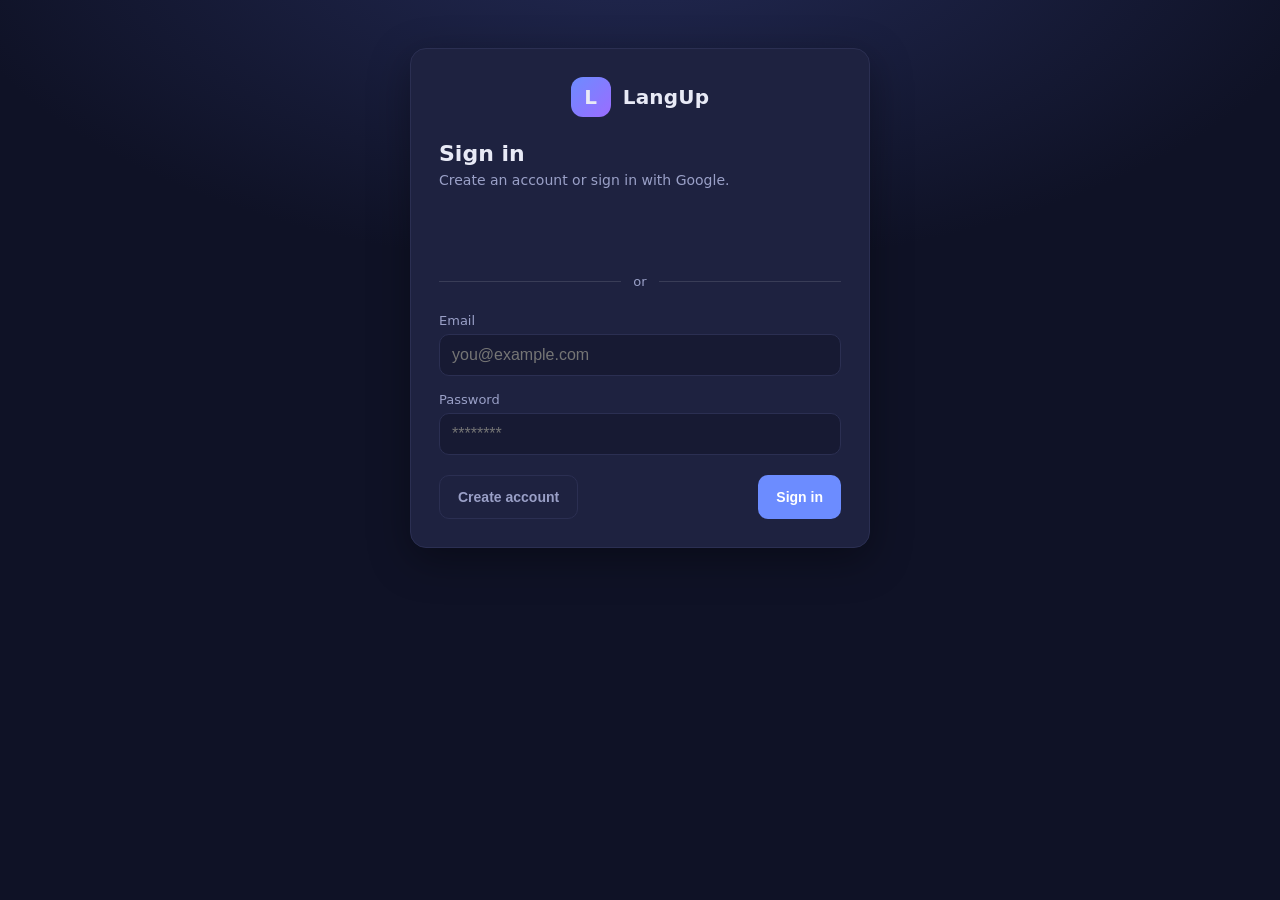
==== frontend/index.html @ d55141b4 "Add spaced-repetition review page (SRS flashcards) Surface the existing /review flow, which had no U" ====
<!DOCTYPE html>
<html lang="en">
  <head>
    <meta charset="UTF-8" />
    <meta name="viewport" content="width=device-width, initial-scale=1.0" />
    <title>LangUp — Home</title>
    <link rel="stylesheet" href="styles.css?v=dev" />
  </head>
  <body>
    <main class="shell">
      <!-- ===================== AUTH (narrow, centered) ===================== -->
      <div class="auth-wrap">
        <!-- LOGIN -->
        <section id="login-view" class="card hidden">
          <header class="brand brand--center">
            <span class="brand__logo">L</span>
            <span class="brand__name">LangUp</span>
          </header>
          <h1 class="card__title">Sign in</h1>
          <p class="card__subtitle">Create an account or sign in with Google.</p>

          <div id="google-btn" class="google-btn"></div>
          <p id="google-missing" class="notice hidden">
            Google Sign-In is disabled: add <code>GOOGLE_CLIENT_ID</code> in
            <code>frontend/config.js</code>.
          </p>

          <div class="auth-divider"><span>or</span></div>

          <form id="email-auth-form" class="form">
            <label class="field">
              <span>Email</span>
              <input id="a-email" type="email" autocomplete="email" required placeholder="you@example.com" />
            </label>
            <label class="field">
              <span>Password</span>
              <input id="a-password" type="password" autocomplete="current-password" required minlength="8" placeholder="********" />
            </label>
            <label class="field hidden" id="a-name-field">
              <span>Name (optional)</span>
              <input id="a-name" type="text" autocomplete="name" placeholder="Your name" />
            </label>
            <div class="form__actions">
              <button id="auth-mode-toggle" class="btn btn--ghost" type="button">Create account</button>
              <button id="auth-submit" class="btn btn--primary" type="submit">Sign in</button>
            </div>
          </form>
        </section>

        <!-- NATIVE LANGUAGE (required for new accounts) -->
        <section id="lang-view" class="card hidden">
          <header class="brand brand--center">
            <span class="brand__logo">L</span>
            <span class="brand__name">LangUp</span>
          </header>
          <h1 class="card__title">Choose your native language</h1>
          <p class="card__subtitle">We translate saved words into it. You only need to set this once.</p>
          <form id="lang-form" class="form">
            <label class="field">
              <span>Native language — the one you speak</span>
              <select id="l-native_language" required></select>
            </label>
            <div class="form__actions">
              <span></span>
              <button class="btn btn--primary" type="submit">Continue</button>
            </div>
          </form>
        </section>
      </div>

      <!-- ===================== HOME (wide app) ===================== -->
      <section id="profile-view" class="app hidden">
        <nav class="topbar">
          <a href="index.html" class="brand">
            <span class="brand__logo">L</span>
            <span class="brand__name">LangUp</span>
          </a>
          <div class="topbar__nav">
            <a href="dashboard.html" class="topbar__link">Dashboard</a>
            <a href="review.html" class="topbar__link">Review</a>
            <a href="words.html" class="topbar__link">Dictionary</a>
            <a href="practice.html" class="topbar__link">Practice</a>
            <a id="nav-admin" href="admin.html" class="topbar__link hidden">Admin</a>
          </div>
          <div id="plan-widget" class="plan-widget hidden">
            <span id="sub-status" class="plan-widget__label">—</span>
            <button id="upgrade-btn" class="btn btn--primary btn--sm hidden" type="button">Upgrade</button>
            <button id="manage-btn" class="btn btn--ghost btn--sm hidden" type="button">Manage</button>
          </div>
          <div id="account" class="account">
            <button id="account-btn" class="account__btn" type="button" aria-haspopup="true" aria-expanded="false">
              <span id="avatar" class="avatar avatar--sm">?</span>
            </button>
            <div id="account-dropdown" class="account__dropdown hidden">
              <div class="account__head">
                <span id="p-name" class="account__name">—</span>
                <span id="p-email" class="account__email">—</span>
                <div class="badges">
                  <span id="p-role" class="badge">USER</span>
                  <span id="p-verified" class="badge badge--muted">not verified</span>
                </div>
                <span id="sub-renew" class="meta hidden"></span>
              </div>
              <a href="#settings-card" class="account__item">Account settings</a>
              <a id="admin-link" href="admin.html" class="account__item hidden">Admin panel</a>
              <button id="logout-btn" class="account__item account__item--danger" type="button">Sign out</button>
            </div>
          </div>
        </nav>

        <div id="verify-banner" class="verify-banner hidden">
          <span>Confirm your email to save words and practise.</span>
          <button id="resend-verify-btn" class="btn btn--ghost" type="button">Resend email</button>
        </div>

        <div class="home-main">
          <div class="hero">
            <h1 class="hero__title">Welcome back<span id="hero-name"></span></h1>
            <p class="hero__subtitle">Pick up where you left off, or check your progress.</p>
          </div>

          <!-- Account settings -->
          <section id="settings-card" class="card">
            <h2 class="card__title">Account settings</h2>
            <p class="card__subtitle">Your name and the two languages we work with.</p>
            <form id="profile-form" class="form">
              <label class="field">
                <span>Name</span>
                <input id="f-full_name" type="text" placeholder="Your name" />
              </label>
              <div class="field-row">
                <label class="field">
                  <span>I speak (native)</span>
                  <select id="f-native_language"></select>
                </label>
                <label class="field">
                  <span>I'm learning</span>
                  <select id="f-target_language"></select>
                </label>
              </div>
              <div class="form__actions">
                <span id="p-created" class="meta">—</span>
                <button class="btn btn--primary" type="submit">Save changes</button>
              </div>
            </form>
          </section>
        </div>
      </section>

      <div id="toast" class="toast hidden"></div>
    </main>

    <script src="https://accounts.google.com/gsi/client" async></script>
    <script src="config.js?v=dev"></script>
    <script src="api.js?v=dev"></script>
    <script src="app.js?v=dev"></script>
  </body>
</html>
---- frontend/styles.css ----
:root {
  --bg: #0f1226;
  --bg-soft: #171a33;
  --card: #1e2240;
  --line: #2b2f52;
  --text: #e8eaf6;
  --muted: #9aa0c7;
  --primary: #6c8cff;
  --primary-press: #5577f0;
  --ok: #38c172;
  --radius: 16px;
  --shadow: 0 12px 40px rgba(0, 0, 0, 0.35);
  font-family: "Segoe UI", system-ui, -apple-system, Roboto, Arial, sans-serif;
}

* {
  box-sizing: border-box;
}

body {
  margin: 0;
  min-height: 100vh;
  min-height: 100dvh; /* track the mobile viewport as the address bar hides */
  color: var(--text);
  background: radial-gradient(1200px 600px at 50% -10%, #232a55 0%, transparent 60%),
    var(--bg);
  background-color: var(--bg);
  display: flex;
  justify-content: center;
  overflow-x: hidden; /* nothing should ever cause a sideways scroll */
  /* breathing room on desktop, tight on phones, clear of any notch */
  padding: clamp(16px, 5vw, 48px) 16px;
  padding-top: max(clamp(16px, 5vw, 48px), env(safe-area-inset-top));
  padding-bottom: max(clamp(16px, 5vw, 48px), env(safe-area-inset-bottom));
}

/* long words (options, translations, sentences) wrap instead of overflowing */
.card,
.pair,
.opt,
.ex__text,
.ex__back {
  overflow-wrap: break-word;
}

.shell {
  width: 100%;
  max-width: 1080px;
}

/* Single-column pages (dictionary, practice, admin) read better capped; only
   the app home/dashboard use the full 1080px. */
.shell--narrow {
  max-width: 640px;
}

/* Auth screens stay narrow and centered inside the wide shell. */
.auth-wrap {
  max-width: 460px;
  margin: 0 auto;
}
.brand--center {
  justify-content: center;
}

.brand {
  display: flex;
  align-items: center;
  gap: 12px;
  margin-bottom: 24px;
}
.brand__logo {
  display: grid;
  place-items: center;
  width: 40px;
  height: 40px;
  border-radius: 12px;
  background: linear-gradient(135deg, var(--primary), #9b6cff);
  font-weight: 800;
  font-size: 20px;
}
.brand__name {
  font-size: 20px;
  font-weight: 700;
  letter-spacing: 0.2px;
}

.card {
  background: var(--card);
  border: 1px solid var(--line);
  border-radius: var(--radius);
  box-shadow: var(--shadow);
  padding: 28px;
}

.card__title {
  margin: 0;
  font-size: 22px;
}
.card__subtitle {
  margin: 6px 0 0;
  color: var(--muted);
  font-size: 14px;
}

.google-btn {
  margin-top: 24px;
  display: flex;
  justify-content: center;
  min-height: 44px;
}

.notice {
  margin-top: 16px;
  padding: 12px 14px;
  border-radius: 12px;
  background: var(--bg-soft);
  border: 1px dashed var(--line);
  color: var(--muted);
  font-size: 13px;
}
.notice code {
  color: var(--text);
}

/* profile */
.profile__head {
  display: flex;
  align-items: center;
  gap: 16px;
}
.avatar {
  display: grid;
  place-items: center;
  width: 56px;
  height: 56px;
  border-radius: 50%;
  background: linear-gradient(135deg, var(--primary), #9b6cff);
  font-size: 24px;
  font-weight: 700;
  flex: 0 0 auto;
}
.profile__id {
  flex: 1 1 auto;
  min-width: 0;
}
.profile__id .card__title {
  font-size: 18px;
  white-space: nowrap;
  overflow: hidden;
  text-overflow: ellipsis;
}

.badges {
  display: flex;
  gap: 8px;
  margin-top: 8px;
}
.badge {
  font-size: 11px;
  font-weight: 700;
  letter-spacing: 0.4px;
  padding: 4px 8px;
  border-radius: 999px;
  background: rgba(108, 140, 255, 0.15);
  color: var(--primary);
  border: 1px solid rgba(108, 140, 255, 0.35);
}
.badge--ok {
  background: rgba(56, 193, 114, 0.15);
  color: var(--ok);
  border-color: rgba(56, 193, 114, 0.35);
}
.badge--muted {
  background: var(--bg-soft);
  color: var(--muted);
  border-color: var(--line);
}

.verify-banner {
  margin-top: 16px;
  padding: 12px 16px;
  display: flex;
  align-items: center;
  justify-content: space-between;
  gap: 12px;
  border-radius: 12px;
  background: rgba(245, 176, 66, 0.12);
  border: 1px solid rgba(245, 176, 66, 0.4);
  color: var(--text);
  font-size: 14px;
}
.verify-banner .btn {
  flex-shrink: 0;
}

.form {
  margin-top: 24px;
  display: flex;
  flex-direction: column;
  gap: 16px;
}
.field {
  display: flex;
  flex-direction: column;
  gap: 6px;
  font-size: 13px;
  color: var(--muted);
}
.field-row {
  display: flex;
  gap: 16px;
}
.field-row .field {
  flex: 1;
  min-width: 0; /* let a field shrink below its input's intrinsic width */
}
.field input {
  background: var(--bg-soft);
  border: 1px solid var(--line);
  border-radius: 10px;
  padding: 11px 12px;
  color: var(--text);
  font-size: 16px; /* 16+ stops iOS zooming in on focus */
  outline: none;
  transition: border-color 0.15s;
}
.field input:focus {
  border-color: var(--primary);
}

.form__actions {
  display: flex;
  align-items: center;
  justify-content: space-between;
  flex-wrap: wrap; /* the meta text and buttons drop to their own rows if tight */
  gap: 12px;
  margin-top: 4px;
}
.meta {
  font-size: 12px;
  color: var(--muted);
}

.btn {
  border: none;
  border-radius: 10px;
  padding: 10px 18px;
  min-height: 44px; /* comfortable touch target */
  font-size: 14px;
  font-weight: 600;
  cursor: pointer;
  transition: background 0.15s, opacity 0.15s;
}
.btn--primary {
  background: var(--primary);
  color: #fff;
}
.btn--primary:hover {
  background: var(--primary-press);
}
.btn--ghost {
  background: transparent;
  color: var(--muted);
  border: 1px solid var(--line);
}
.btn--ghost:hover {
  color: var(--text);
}

.toast {
  position: fixed;
  left: 50%;
  bottom: 28px;
  transform: translateX(-50%);
  background: var(--card);
  border: 1px solid var(--line);
  box-shadow: var(--shadow);
  padding: 12px 18px;
  border-radius: 12px;
  font-size: 14px;
}
.toast--ok {
  border-color: rgba(56, 193, 114, 0.5);
}
.toast--err {
  border-color: rgba(255, 99, 99, 0.5);
}

/* dictionary */
.dict {
  margin-top: 24px;
  border-top: 1px solid var(--line);
  padding-top: 20px;
  display: flex;
  flex-direction: column;
  gap: 12px;
}
.dict__head {
  display: flex;
  align-items: baseline;
  gap: 8px;
}
.dict__title {
  margin: 0;
  font-size: 16px;
}
.dict__search {
  width: 100%;
  display: block;
  margin-bottom: 12px;
  background: var(--bg-soft);
  border: 1px solid var(--line);
  border-radius: 10px;
  padding: 10px 12px;
  color: var(--text);
  font-size: 16px; /* 16+ stops iOS zooming in on focus */
  outline: none;
  transition: border-color 0.15s;
}

/* words page */
.words-bar {
  display: flex;
  align-items: center;
  gap: 14px;
  margin-bottom: 18px;
}
.words-bar .dict__head {
  margin: 0;
}
.words-link {
  margin-top: 20px;
  text-decoration: none;
}
.links-row {
  display: flex;
  flex-wrap: wrap;
  gap: 12px;
}
a.btn {
  text-decoration: none;
}
.sub-box {
  display: flex;
  align-items: center;
  justify-content: space-between;
  gap: 12px;
  margin-top: 16px;
  padding: 12px 14px;
  border: 1px solid var(--line);
  border-radius: 12px;
  background: var(--bg-soft);
}
.sub-box__info {
  display: flex;
  flex-direction: column;
}
.sub-box__label {
  font-size: 12px;
  color: var(--muted);
}
.sub-box__status {
  font-weight: 600;
}
.dict__search:focus {
  border-color: var(--primary);
}
.dict__list {
  list-style: none;
  margin: 0;
  padding: 0;
  max-height: 280px;
  overflow-y: auto;
  display: flex;
  flex-direction: column;
  gap: 6px;
}
.dict__item {
  display: flex;
  align-items: center;
  justify-content: space-between;
  gap: 10px;
  padding: 10px 12px;
  background: var(--bg-soft);
  border: 1px solid var(--line);
  border-radius: 10px;
}
.dict__lemma {
  flex: 1;
  font-size: 15px;
  font-weight: 600;
  overflow: hidden;
  text-overflow: ellipsis;
  white-space: nowrap;
}
.dict__mastery {
  flex: 0 0 auto;
  font-size: 10px;
  font-weight: 700;
  letter-spacing: 0.3px;
  color: var(--muted);
  background: var(--bg-soft);
  border: 1px solid var(--line);
  border-radius: 999px;
  padding: 3px 8px;
}
.dict__lang {
  flex: 0 0 auto;
  font-size: 11px;
  font-weight: 700;
  letter-spacing: 0.4px;
  text-transform: uppercase;
  color: var(--primary);
  background: rgba(108, 140, 255, 0.15);
  border: 1px solid rgba(108, 140, 255, 0.35);
  border-radius: 999px;
  padding: 3px 9px;
}

/* practice page */
.ex__text {
  margin: 18px 0;
  font-size: 17px;
  line-height: 1.7;
}
.ex__blank {
  display: inline-block;
  min-width: 72px;
  text-align: center;
  padding: 1px 10px;
  border-radius: 8px;
  border: 1px dashed var(--primary);
  background: rgba(108, 140, 255, 0.12);
  color: var(--primary);
  font-weight: 600;
}
.ex__input {
  /* monospace so every letter is one cell — the width is set in ch to the
     word's length, making the blank fit it exactly and hint the letter count */
  font-family: ui-monospace, "Cascadia Code", "Consolas", "Courier New", monospace;
  padding: 2px 0;
  border: none;
  border-bottom: 2px solid var(--primary);
  background: rgba(108, 140, 255, 0.1);
  color: var(--text);
  font-size: 17px;
  font-weight: 600;
  outline: none;
  border-radius: 6px 6px 0 0;
}
.ex__input:focus {
  background: rgba(108, 140, 255, 0.18);
}
/* "або" between Google and the email form on the login card */
.auth-divider {
  display: flex;
  align-items: center;
  gap: 12px;
  margin: 18px 0 14px;
  color: var(--muted, #8b93b8);
  font-size: 13px;
}
.auth-divider::before,
.auth-divider::after {
  content: "";
  flex: 1;
  border-top: 1px solid rgba(255, 255, 255, 0.12);
}
/* the word's translation — the prompt telling the learner what to type */
.ex__prompt-word {
  margin: 4px 0 0;
  font-size: 18px;
  font-weight: 600;
  color: var(--primary);
}
.ex__options {
  display: flex;
  flex-wrap: wrap;
  align-items: center;
  gap: 8px;
  margin-bottom: 14px;
}
.opt {
  border: 1px solid var(--line);
  border-radius: 10px;
  padding: 9px 16px;
  background: var(--bg-soft);
  color: var(--text);
  font-size: 14px;
  font-weight: 600;
  cursor: pointer;
  transition: border-color 0.15s, background 0.15s;
}
.opt:hover {
  border-color: var(--primary);
}
.opt--selected {
  background: rgba(108, 140, 255, 0.2);
  border-color: var(--primary);
  color: var(--primary);
}
.ex__result {
  margin: 18px 0;
  padding: 14px 16px;
  border-radius: 12px;
  font-size: 15px;
  font-weight: 600;
  border: 1px solid var(--line);
  background: var(--bg-soft);
}
.ex__result--ok {
  border-color: rgba(56, 193, 114, 0.5);
  color: var(--ok);
}
.ex__result--err {
  border-color: rgba(255, 99, 99, 0.5);
  color: #ff8a8a;
}
.types {
  display: flex;
  align-items: center;
  flex-wrap: wrap;
  gap: 10px;
  padding-bottom: 16px;
  margin-bottom: 4px;
  border-bottom: 1px solid var(--line);
}
.types__list {
  display: flex;
  flex-wrap: wrap;
  gap: 6px;
}
.chip {
  border: 1px solid var(--line);
  border-radius: 999px;
  padding: 5px 13px;
  background: var(--bg-soft);
  color: var(--muted);
  font-size: 12px;
  font-weight: 600;
  cursor: pointer;
  transition: border-color 0.15s, background 0.15s, color 0.15s;
}
.chip:hover {
  color: var(--text);
}
.chip--on {
  background: rgba(108, 140, 255, 0.18);
  border-color: rgba(108, 140, 255, 0.5);
  color: var(--primary);
}
/* admin panel */
.admin__row {
  cursor: pointer;
}
.admin__row:hover {
  background: var(--bg-soft);
}
.admin__controls {
  display: flex;
  flex-wrap: wrap;
  align-items: flex-end;
  gap: 12px;
  margin: 4px 0 16px;
}
.admin__controls .field {
  flex: 1;
  min-width: 120px;
}
.admin__controls select {
  width: 100%;
  padding: 8px 10px;
  border: 1px solid var(--line);
  border-radius: 8px;
  background: var(--bg-soft);
  color: var(--text);
  font-size: 14px;
}
.admin__tabs {
  display: flex;
  gap: 8px;
  margin-bottom: 12px;
}
.admin__ex {
  gap: 10px;
}
.admin__ex-answer {
  margin-left: auto;
  font-family: ui-monospace, "Consolas", monospace;
  color: var(--primary);
  font-size: 13px;
}
.admin__listbar {
  display: flex;
  gap: 8px;
  align-items: center;
}
.admin__listbar .dict__search {
  flex: 1;
  margin: 0;
}
.admin__create,
.admin__addword {
  display: flex;
  flex-wrap: wrap;
  gap: 8px;
  margin: 12px 0;
  padding: 12px;
  border: 1px solid var(--line);
  border-radius: 10px;
  background: var(--bg-soft);
}
.admin__create input,
.admin__create select,
.admin__addword input {
  flex: 1;
  min-width: 120px;
  padding: 8px 10px;
  border: 1px solid var(--line);
  border-radius: 8px;
  background: var(--card);
  color: var(--text);
  font-size: 13px;
}
.admin__create-actions {
  display: flex;
  gap: 8px;
  width: 100%;
  justify-content: flex-end;
}
.admin__actions {
  display: flex;
  gap: 6px;
  margin-left: auto;
}
.admin__icon-btn {
  border: 1px solid var(--line);
  border-radius: 6px;
  background: var(--bg-soft);
  color: var(--muted);
  width: 26px;
  height: 26px;
  cursor: pointer;
  font-size: 13px;
  line-height: 1;
}
.admin__icon-btn:hover {
  color: var(--text);
  border-color: var(--primary);
}
.admin__status-sel {
  padding: 4px 6px;
  border: 1px solid var(--line);
  border-radius: 6px;
  background: var(--bg-soft);
  color: var(--text);
  font-size: 12px;
}
.btn--danger {
  background: transparent;
  color: #ff6b6b;
  border: 1px solid rgba(224, 49, 49, 0.5);
}
.btn--danger:hover {
  background: rgba(224, 49, 49, 0.12);
}
/* match pairs */
.meter {
  display: flex;
  align-items: center;
  justify-content: space-between;
  margin: 14px 0 4px;
}
.lives {
  display: flex;
  gap: 6px;
}
.timer {
  font-size: 13px;
  font-weight: 700;
  font-variant-numeric: tabular-nums; /* stops the row twitching as digits change */
  color: var(--muted);
}
.timer--low {
  color: #ff8a8a;
}
.life {
  width: 9px;
  height: 9px;
  border-radius: 50%;
  background: var(--ok);
}
.life--lost {
  background: transparent;
  border: 1px solid var(--line);
}
.pairs {
  display: grid;
  grid-template-columns: 1fr 1fr;
  gap: 10px;
  margin-top: 6px;
}
.pairs__col {
  display: flex;
  flex-direction: column;
  gap: 10px;
}
.pair {
  min-height: 52px;
  padding: 10px 12px;
  border: 1px solid var(--line);
  border-radius: 12px;
  background: var(--bg-soft);
  color: var(--text);
  font-size: 14px;
  font-weight: 600;
  line-height: 1.35;
  cursor: pointer;
  transition: border-color 0.15s, background 0.15s, transform 0.1s;
}
.pair:hover {
  border-color: var(--primary);
}
.pair--picked {
  background: rgba(108, 140, 255, 0.2);
  border-color: var(--primary);
  color: var(--primary);
}
.pair--wrong {
  border-color: rgba(255, 99, 99, 0.7);
  background: rgba(255, 99, 99, 0.15);
  color: #ff8a8a;
  animation: pair-shake 0.3s;
}
@keyframes pair-shake {
  25% { transform: translateX(-4px); }
  75% { transform: translateX(4px); }
}

.ex__word {
  display: inline-block;
  font-size: 26px;
  font-weight: 700;
  letter-spacing: 0.3px;
  color: var(--primary);
}
.ex__options--column {
  flex-direction: column;
  align-items: stretch;
}
.ex__options--column .opt {
  text-align: left;
}
.ex__sentence {
  margin: 18px 0;
  font-size: 18px;
  line-height: 1.7;
}
.ex__sentence strong {
  color: var(--primary);
  font-weight: 700;
}
.ex__back {
  margin: 4px 0 10px;
  font-size: 20px;
  font-weight: 600;
  color: var(--ok);
}
.opt--know {
  border-color: rgba(56, 193, 114, 0.5);
  color: var(--ok);
}
.opt--forgot {
  border-color: rgba(255, 99, 99, 0.5);
  color: #ff8a8a;
}

.hidden {
  display: none !important;
}

/* ===================== wide app shell (home / dashboard) ================== */
.app {
  display: flex;
  flex-direction: column;
  gap: 20px;
}

.topbar {
  display: flex;
  align-items: center;
  gap: 16px;
  padding: 10px 16px;
  background: var(--card);
  border: 1px solid var(--line);
  border-radius: var(--radius);
  box-shadow: var(--shadow);
}
.topbar .brand {
  margin: 0;
  text-decoration: none;
  color: inherit;
}
.topbar__nav {
  display: flex;
  gap: 4px;
  margin-left: auto;
}
.topbar__link {
  padding: 8px 14px;
  border-radius: 10px;
  color: var(--muted);
  text-decoration: none;
  font-weight: 600;
  font-size: 14px;
  transition: background 0.15s, color 0.15s;
}
.topbar__link:hover {
  background: var(--bg-soft);
  color: var(--text);
}
.topbar__link.is-active {
  color: var(--text);
  background: rgba(108, 140, 255, 0.16);
}

/* account dropdown */
.account {
  position: relative;
}
.avatar--sm {
  width: 40px;
  height: 40px;
  font-size: 17px;
}
.account__btn {
  padding: 0;
  border: none;
  background: none;
  cursor: pointer;
  border-radius: 50%;
  line-height: 0;
}
.account__btn:focus-visible {
  outline: 2px solid var(--primary);
  outline-offset: 2px;
}
.account__dropdown {
  position: absolute;
  right: 0;
  top: calc(100% + 8px);
  width: 240px;
  z-index: 20;
  display: flex;
  flex-direction: column;
  padding: 8px;
  background: var(--card);
  border: 1px solid var(--line);
  border-radius: 14px;
  box-shadow: var(--shadow);
}
.account__head {
  display: flex;
  flex-direction: column;
  gap: 2px;
  padding: 8px 10px 12px;
  border-bottom: 1px solid var(--line);
  margin-bottom: 6px;
}
.account__name {
  font-weight: 700;
}
.account__email {
  color: var(--muted);
  font-size: 13px;
  overflow: hidden;
  text-overflow: ellipsis;
  white-space: nowrap;
}
.account__item {
  text-align: left;
  padding: 10px;
  border-radius: 10px;
  border: none;
  background: none;
  color: var(--text);
  font-size: 14px;
  font-weight: 600;
  text-decoration: none;
  cursor: pointer;
}
.account__item:hover {
  background: var(--bg-soft);
}
.account__item--danger {
  color: #ff6b81;
}

/* compact plan widget in the top bar */
.plan-widget {
  display: flex;
  align-items: center;
  gap: 10px;
  padding: 4px 4px 4px 12px;
  border-radius: 999px;
  background: var(--bg-soft);
  border: 1px solid var(--line);
}
.plan-widget__label {
  font-size: 13px;
  font-weight: 700;
  color: var(--text);
  white-space: nowrap;
}
.btn--sm {
  padding: 6px 14px;
  font-size: 13px;
  border-radius: 999px;
}

/* home: a single centered column so the page stays balanced */
.home-main {
  max-width: 620px;
  margin: 0 auto;
  display: flex;
  flex-direction: column;
  gap: 20px;
}

/* hero heading (block by default; --split puts actions on the right) */
.hero {
  padding: 4px 6px;
}
.hero--split {
  display: flex;
  align-items: center;
  justify-content: space-between;
  gap: 20px;
  flex-wrap: wrap;
}
.hero__title {
  margin: 0;
  font-size: 26px;
}
.hero__subtitle {
  margin: 6px 0 0;
  color: var(--muted);
}
.hero__actions {
  display: flex;
  gap: 10px;
  flex-wrap: wrap;
}

/* responsive card grid */
.grid {
  display: grid;
  gap: 20px;
}
.grid--2 {
  grid-template-columns: repeat(2, minmax(0, 1fr));
}
.grid--3 {
  grid-template-columns: repeat(3, minmax(0, 1fr));
}
.grid--4 {
  grid-template-columns: repeat(4, minmax(0, 1fr));
}

/* stat tiles (dashboard) */
.stat {
  display: flex;
  flex-direction: column;
  gap: 4px;
  padding: 20px;
  background: var(--card);
  border: 1px solid var(--line);
  border-radius: var(--radius);
  box-shadow: var(--shadow);
}
.stat__value {
  font-size: 32px;
  font-weight: 800;
  line-height: 1.1;
}
.stat__label {
  color: var(--muted);
  font-size: 13px;
  font-weight: 600;
}
.stat--accent .stat__value {
  color: var(--primary);
}

/* mastery distribution bar */
.mastery {
  display: flex;
  height: 14px;
  border-radius: 999px;
  overflow: hidden;
  background: var(--bg-soft);
  border: 1px solid var(--line);
}
.mastery__seg {
  height: 100%;
}
.mastery__seg--new {
  background: #4b5583;
}
.mastery__seg--learning {
  background: #f5b042;
}
.mastery__seg--review {
  background: var(--primary);
}
.mastery__seg--mastered {
  background: var(--ok);
}
.mastery-legend {
  display: flex;
  flex-wrap: wrap;
  gap: 14px;
  margin-top: 14px;
}
.mastery-legend span {
  display: flex;
  align-items: center;
  gap: 6px;
  font-size: 13px;
  color: var(--muted);
}
.dot {
  width: 10px;
  height: 10px;
  border-radius: 3px;
}
.dot--new { background: #4b5583; }
.dot--learning { background: #f5b042; }
.dot--review { background: var(--primary); }
.dot--mastered { background: var(--ok); }

/* ===================== review (spaced repetition) ======================== */
.review-card {
  display: flex;
  flex-direction: column;
}
.review-card__top {
  display: flex;
  align-items: center;
  justify-content: space-between;
}
.review-card__body {
  display: flex;
  flex-direction: column;
  align-items: center;
  justify-content: center;
  gap: 14px;
  min-height: 180px;
  padding: 24px 8px;
  text-align: center;
}
.rc__word {
  margin: 0;
  font-size: 34px;
  font-weight: 800;
}
.rc__translation {
  margin: 0;
  font-size: 22px;
  color: var(--primary);
}
.rc__translation--muted {
  font-size: 15px;
  color: var(--muted);
}
.rc__show {
  align-self: center;
  min-width: 200px;
}
.rc__grades {
  display: grid;
  grid-template-columns: repeat(4, 1fr);
  gap: 10px;
}
.grade {
  font-weight: 700;
  color: #fff;
  border: none;
}
.grade--again { background: #e03131; }
.grade--again:hover { background: #c92a2a; }
.grade--hard { background: #e8850c; }
.grade--hard:hover { background: #d9770b; }
.grade--good { background: var(--primary); }
.grade--good:hover { background: var(--primary-press); }
.grade--easy { background: var(--ok); }
.grade--easy:hover { background: #2fa561; }

/* --- phones --------------------------------------------------------------- */
/* The layout is a single column at every size; on small screens it just gives
   back the padding and type scale that desktop can afford. */
@media (max-width: 560px) {
  .card {
    padding: 20px 16px;
    border-radius: 14px;
  }
  .brand {
    margin-bottom: 18px;
  }
  .card__title {
    font-size: 20px;
  }

  /* header rows: let a long title/count wrap under the back button */
  .words-bar,
  .profile__head {
    flex-wrap: wrap;
  }

  /* two side-by-side fields don't fit a narrow phone — stack them */
  .field-row {
    flex-direction: column;
  }

  /* wide app layout collapses to a single column on phones */
  .grid--2,
  .grid--3,
  .grid--4 {
    grid-template-columns: 1fr;
  }
  /* four grade buttons don't fit a phone row — two per row */
  .rc__grades {
    grid-template-columns: repeat(2, 1fr);
  }
  .rc__word {
    font-size: 28px;
  }
  .topbar {
    flex-wrap: wrap;
    row-gap: 8px;
  }
  .topbar__nav {
    order: 3;
    width: 100%;
    margin-left: 0;
    justify-content: space-between;
  }
  .topbar__link {
    padding: 8px 10px;
  }
  .account {
    margin-left: auto;
  }
  /* give the plan chip its own row so it never crowds the brand + avatar */
  .plan-widget {
    order: 2;
    width: 100%;
    justify-content: center;
  }
  .hero__title {
    font-size: 22px;
  }
  .hero__actions {
    width: 100%;
  }
  .hero__actions .btn {
    flex: 1;
  }

  /* practice */
  .ex__text {
    font-size: 16px;
  }
  .ex__sentence {
    font-size: 17px;
  }
  .ex__word {
    font-size: 22px;
  }
  .opt {
    padding: 11px 14px; /* taller for touch, options already wrap */
  }
  .pairs {
    gap: 8px;
  }
  .pair {
    min-height: 56px;
    padding: 10px;
  }

  /* stacked answer buttons should fill the row on a phone */
  .form__actions .links-row {
    width: 100%;
  }
  .form__actions .links-row .btn {
    flex: 1;
  }
}

/* Users who prefer less motion: drop the shake and transitions. */
@media (prefers-reduced-motion: reduce) {
  * {
    animation: none !important;
    transition: none !important;
  }
}
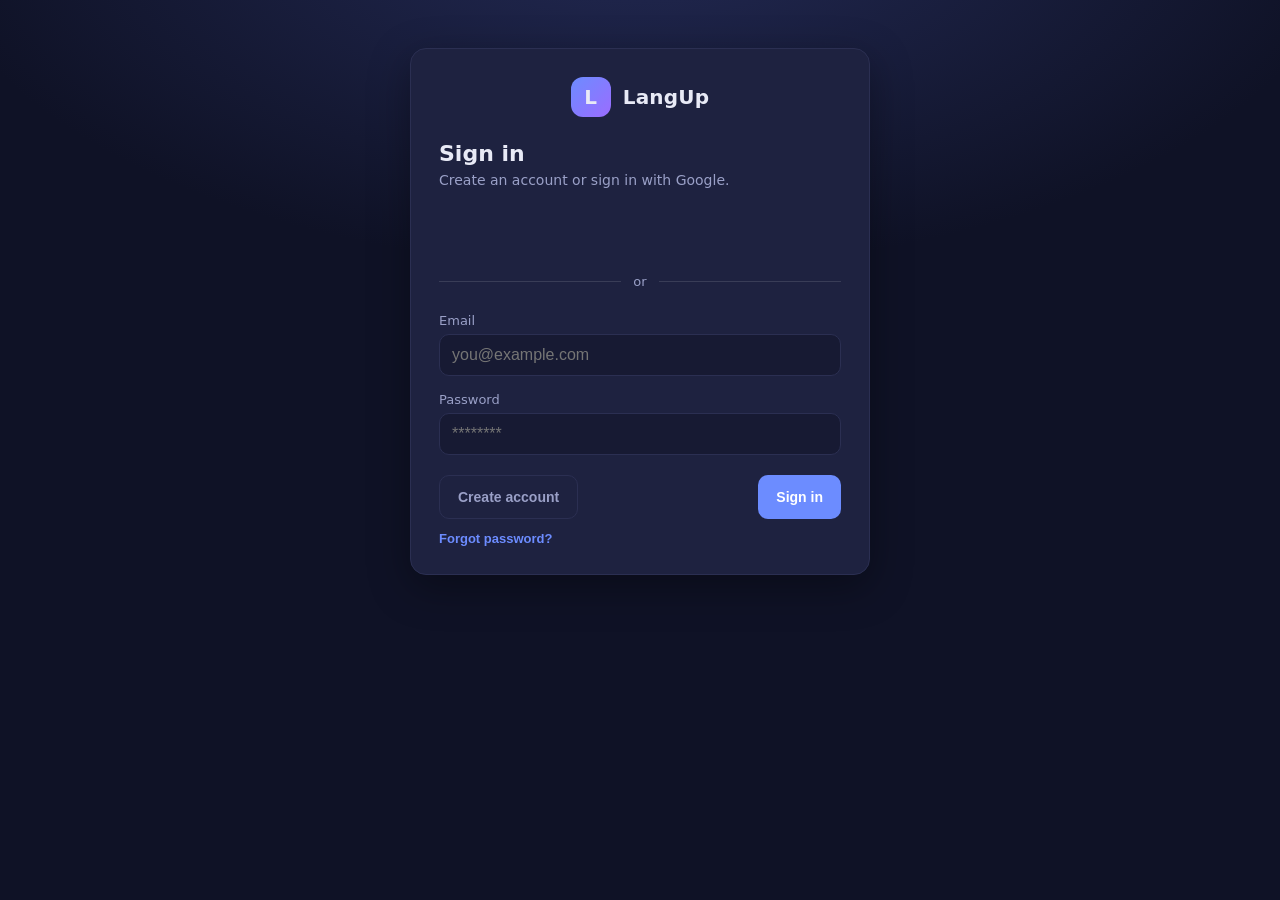
==== commit 2443b803: "Add password reset by emailed link forgot-password issues a single-use, hashed, 2h token and emails " ====
--- a/frontend/index.html
+++ b/frontend/index.html
@@ -44,6 +44,7 @@
               <button id="auth-mode-toggle" class="btn btn--ghost" type="button">Create account</button>
               <button id="auth-submit" class="btn btn--primary" type="submit">Sign in</button>
             </div>
+            <button id="forgot-link" class="link-btn" type="button">Forgot password?</button>
           </form>
         </section>
 
--- a/frontend/styles.css
+++ b/frontend/styles.css
@@ -122,6 +122,34 @@
 .notice code {
   color: var(--text);
 }
+.notice--err {
+  background: rgba(224, 49, 49, 0.12);
+  border: 1px solid rgba(224, 49, 49, 0.4);
+  border-style: solid;
+  color: var(--text);
+}
+.notice--ok {
+  background: rgba(56, 193, 114, 0.12);
+  border: 1px solid rgba(56, 193, 114, 0.4);
+  border-style: solid;
+  color: var(--text);
+}
+
+/* subtle text button (e.g. "Forgot password?") */
+.link-btn {
+  align-self: flex-start;
+  margin-top: -4px;
+  padding: 0;
+  background: none;
+  border: none;
+  color: var(--primary);
+  font-size: 13px;
+  font-weight: 600;
+  cursor: pointer;
+}
+.link-btn:hover {
+  text-decoration: underline;
+}
 
 /* profile */
 .profile__head {
